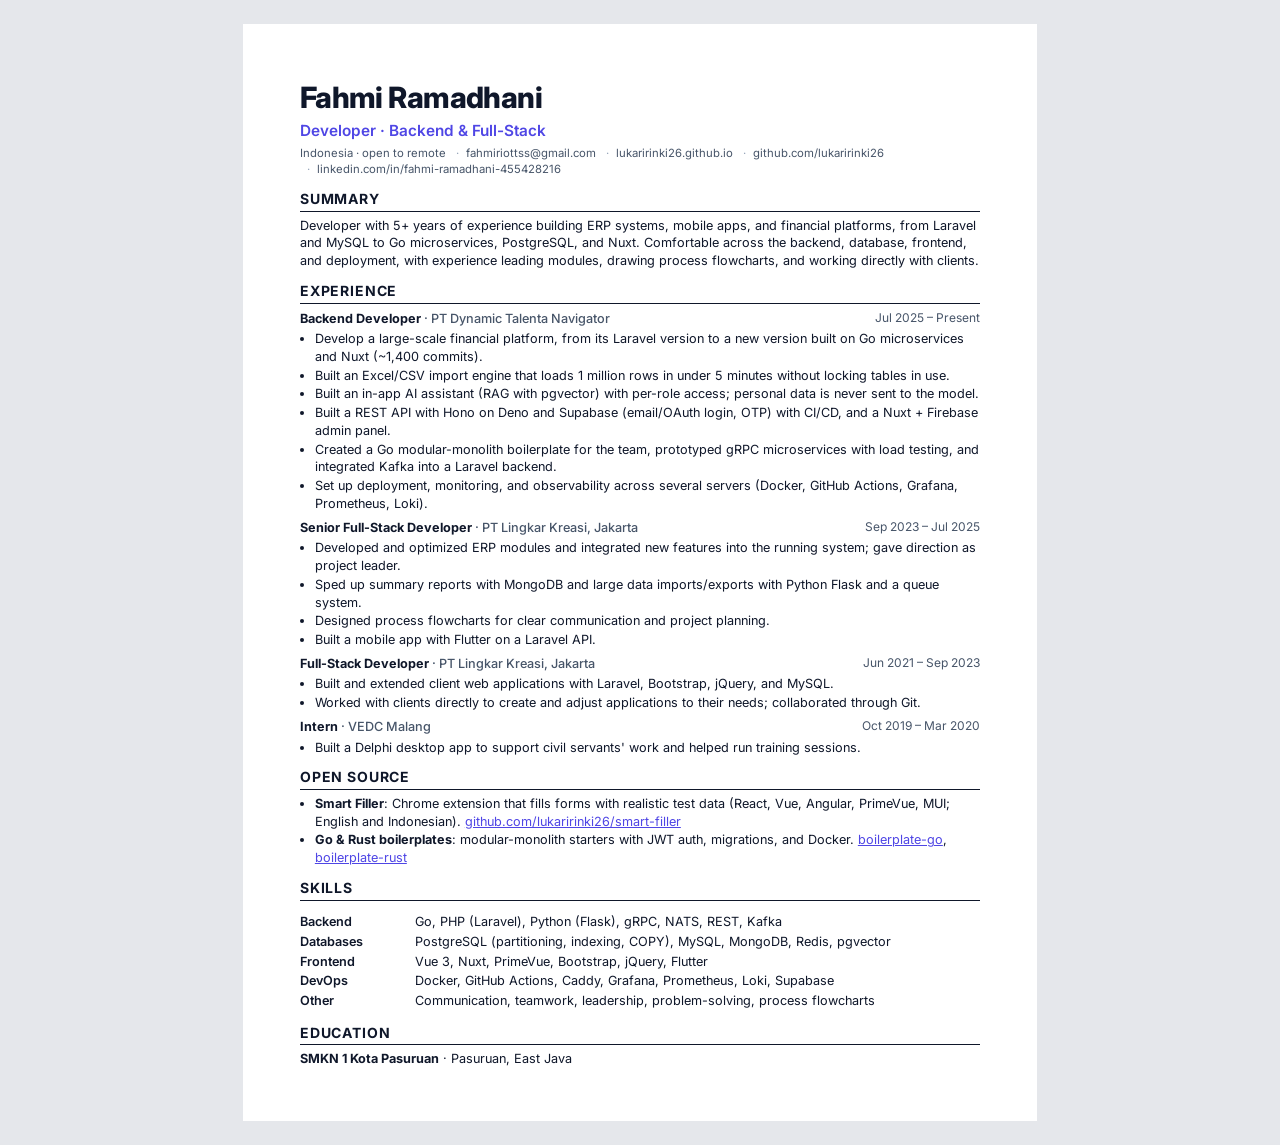
==== cv/index.html @ 7093fb55 "feat: add CV, Open Graph image, and Smart Filler demo screenshot" ====
<!doctype html>
<html lang="en">
<head>
<meta charset="utf-8">
<meta name="viewport" content="width=device-width, initial-scale=1">
<title>CV — Fahmi Ramadhani</title>
<meta name="robots" content="noindex">
<link rel="icon" href="/assets/img/favicon.png" type="image/png">
<link rel="preconnect" href="https://fonts.googleapis.com">
<link rel="preconnect" href="https://fonts.gstatic.com" crossorigin>
<link href="https://fonts.googleapis.com/css2?family=Inter:wght@400;500;600;700;800&display=swap" rel="stylesheet">
<!-- Sumber assets/cv.pdf. Cetak ulang: brave-browser --headless=new --no-pdf-header-footer --print-to-pdf=assets/cv.pdf cv/index.html -->
<style>
  @page { size: A4; margin: 12mm 14mm; }
  * { box-sizing: border-box; }
  html { background: #e5e7eb; }
  body {
    max-width: 210mm; margin: 24px auto; padding: 14mm 15mm; background: #fff; color: #0f172a;
    font: 9.5pt/1.4 Inter, Arial, sans-serif; -webkit-print-color-adjust: exact; print-color-adjust: exact;
  }
  @media print { html { background: #fff; } body { margin: 0; padding: 0; max-width: none; } }
  h1 { margin: 0; font-size: 22pt; font-weight: 800; letter-spacing: -0.02em; }
  .role { margin-top: 2px; font-size: 11.5pt; font-weight: 600; color: #4f46e5; }
  .contact { margin-top: 5px; color: #475569; font-size: 8.5pt; }
  .contact a { color: inherit; text-decoration: none; }
  .contact span + span::before { content: "·"; margin: 0 7px; color: #94a3b8; }
  h2 {
    margin: 11px 0 5px; padding-bottom: 2px; border-bottom: 1.5px solid #0f172a;
    font-size: 10.5pt; font-weight: 700; text-transform: uppercase; letter-spacing: .06em;
  }
  p { margin: 0; }
  .job { margin-top: 6px; break-inside: avoid; }
  .job-head { display: flex; justify-content: space-between; gap: 12px; }
  .job-title { font-weight: 700; }
  .job-title span { font-weight: 500; color: #475569; }
  .when { color: #475569; white-space: nowrap; font-size: 9pt; }
  ul { margin: 3px 0 0; padding-left: 15px; }
  li { margin: 1px 0; }
  .skills { display: grid; grid-template-columns: 105px 1fr; gap: 2px 10px; }
  .skills dt { font-weight: 600; }
  .skills dd { margin: 0; }
  a { color: #4f46e5; }
</style>
</head>
<body>
  <header>
    <h1>Fahmi Ramadhani</h1>
    <div class="role">Developer · Backend &amp; Full-Stack</div>
    <div class="contact">
      <span>Indonesia · open to remote</span>
      <span><a href="mailto:fahmiriottss@gmail.com">fahmiriottss@gmail.com</a></span>
      <span><a href="https://lukaririnki26.github.io/">lukaririnki26.github.io</a></span>
      <span><a href="https://github.com/lukaririnki26">github.com/lukaririnki26</a></span>
      <span><a href="https://www.linkedin.com/in/fahmi-ramadhani-455428216/">linkedin.com/in/fahmi-ramadhani-455428216</a></span>
    </div>
  </header>

  <h2>Summary</h2>
  <p>
    Developer with 5+ years of experience building ERP systems, mobile apps, and financial platforms, from Laravel and
    MySQL to Go microservices, PostgreSQL, and Nuxt. Comfortable across the backend, database, frontend, and deployment,
    with experience leading modules, drawing process flowcharts, and working directly with clients.
  </p>

  <h2>Experience</h2>
  <div class="job">
    <div class="job-head">
      <div class="job-title">Backend Developer <span>· PT Dynamic Talenta Navigator</span></div>
      <div class="when">Jul 2025 – Present</div>
    </div>
    <ul>
      <li>Develop a large-scale financial platform, from its Laravel version to a new version built on Go microservices and Nuxt (~1,400 commits).</li>
      <li>Built an Excel/CSV import engine that loads 1 million rows in under 5 minutes without locking tables in use.</li>
      <li>Built an in-app AI assistant (RAG with pgvector) with per-role access; personal data is never sent to the model.</li>
      <li>Built a REST API with Hono on Deno and Supabase (email/OAuth login, OTP) with CI/CD, and a Nuxt + Firebase admin panel.</li>
      <li>Created a Go modular-monolith boilerplate for the team, prototyped gRPC microservices with load testing, and integrated Kafka into a Laravel backend.</li>
      <li>Set up deployment, monitoring, and observability across several servers (Docker, GitHub Actions, Grafana, Prometheus, Loki).</li>
    </ul>
  </div>
  <div class="job">
    <div class="job-head">
      <div class="job-title">Senior Full-Stack Developer <span>· PT Lingkar Kreasi, Jakarta</span></div>
      <div class="when">Sep 2023 – Jul 2025</div>
    </div>
    <ul>
      <li>Developed and optimized ERP modules and integrated new features into the running system; gave direction as project leader.</li>
      <li>Sped up summary reports with MongoDB and large data imports/exports with Python Flask and a queue system.</li>
      <li>Designed process flowcharts for clear communication and project planning.</li>
      <li>Built a mobile app with Flutter on a Laravel API.</li>
    </ul>
  </div>
  <div class="job">
    <div class="job-head">
      <div class="job-title">Full-Stack Developer <span>· PT Lingkar Kreasi, Jakarta</span></div>
      <div class="when">Jun 2021 – Sep 2023</div>
    </div>
    <ul>
      <li>Built and extended client web applications with Laravel, Bootstrap, jQuery, and MySQL.</li>
      <li>Worked with clients directly to create and adjust applications to their needs; collaborated through Git.</li>
    </ul>
  </div>
  <div class="job">
    <div class="job-head">
      <div class="job-title">Intern <span>· VEDC Malang</span></div>
      <div class="when">Oct 2019 – Mar 2020</div>
    </div>
    <ul>
      <li>Built a Delphi desktop app to support civil servants' work and helped run training sessions.</li>
    </ul>
  </div>

  <h2>Open Source</h2>
  <ul>
    <li><strong>Smart Filler</strong>: Chrome extension that fills forms with realistic test data (React, Vue, Angular, PrimeVue, MUI; English and Indonesian). <a href="https://github.com/lukaririnki26/smart-filler">github.com/lukaririnki26/smart-filler</a></li>
    <li><strong>Go &amp; Rust boilerplates</strong>: modular-monolith starters with JWT auth, migrations, and Docker. <a href="https://github.com/lukaririnki26/boilerplate-go">boilerplate-go</a>, <a href="https://github.com/lukaririnki26/boilerplate-rust">boilerplate-rust</a></li>
  </ul>

  <h2>Skills</h2>
  <dl class="skills">
    <dt>Backend</dt><dd>Go, PHP (Laravel), Python (Flask), gRPC, NATS, REST, Kafka</dd>
    <dt>Databases</dt><dd>PostgreSQL (partitioning, indexing, COPY), MySQL, MongoDB, Redis, pgvector</dd>
    <dt>Frontend</dt><dd>Vue 3, Nuxt, PrimeVue, Bootstrap, jQuery, Flutter</dd>
    <dt>DevOps</dt><dd>Docker, GitHub Actions, Caddy, Grafana, Prometheus, Loki, Supabase</dd>
    <dt>Other</dt><dd>Communication, teamwork, leadership, problem-solving, process flowcharts</dd>
  </dl>

  <h2>Education</h2>
  <p><strong>SMKN 1 Kota Pasuruan</strong> · Pasuruan, East Java</p>
</body>
</html>
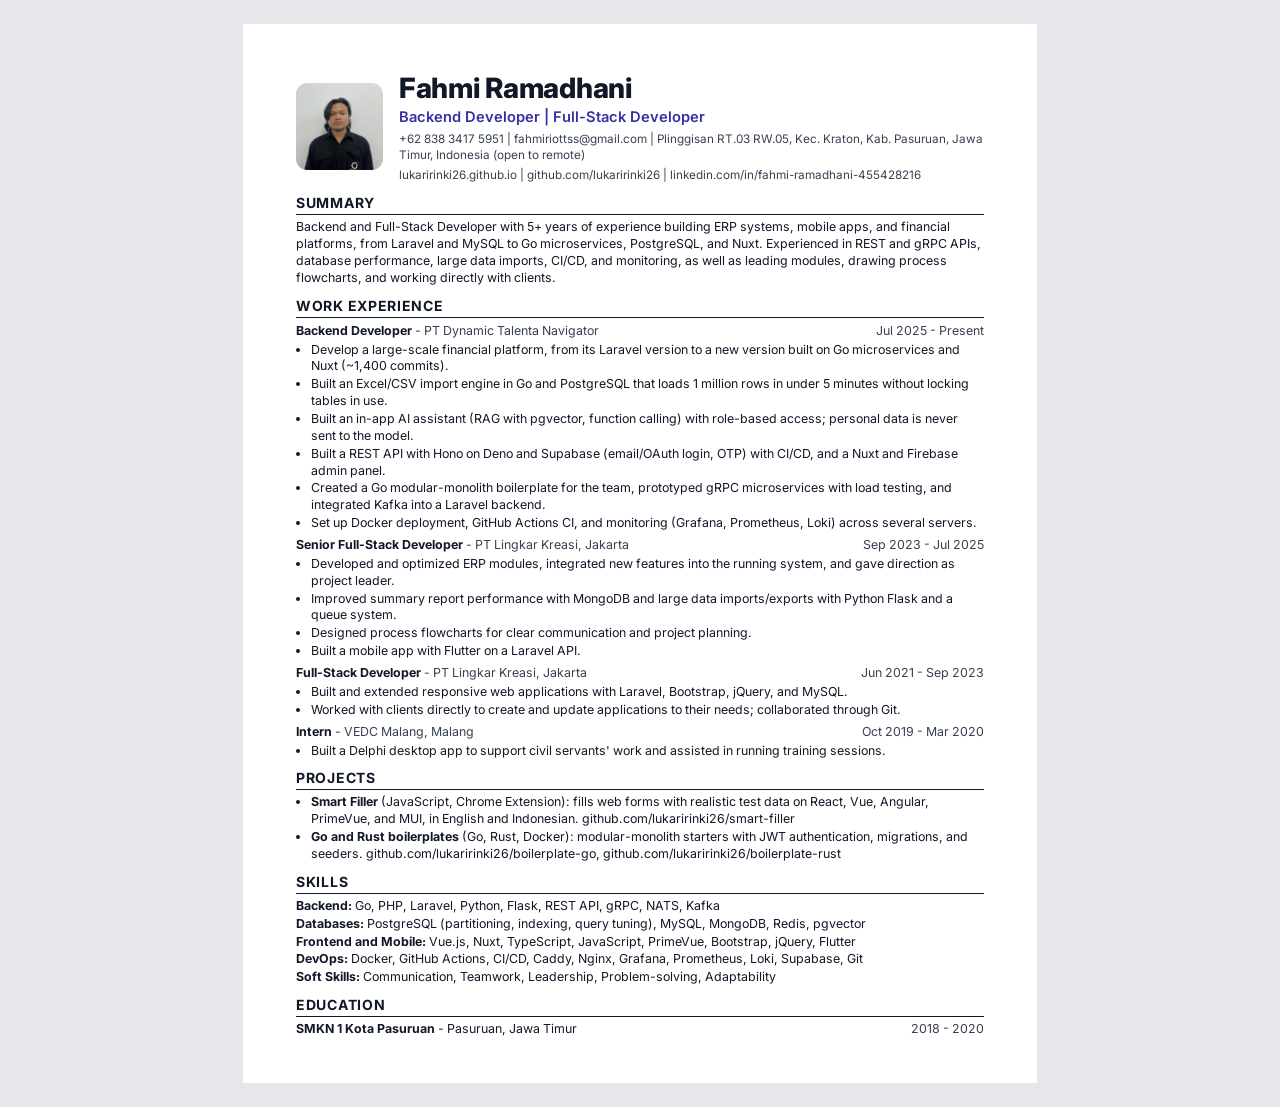
==== commit bf41cdbb: "feat(cv): make CV ATS-friendly with photo and contact details" ====
--- a/cv/index.html
+++ b/cv/index.html
@@ -3,128 +3,141 @@
 <head>
 <meta charset="utf-8">
 <meta name="viewport" content="width=device-width, initial-scale=1">
-<title>CV — Fahmi Ramadhani</title>
+<title>CV - Fahmi Ramadhani - Backend and Full-Stack Developer</title>
+<meta name="author" content="Fahmi Ramadhani">
 <meta name="robots" content="noindex">
 <link rel="icon" href="/assets/img/favicon.png" type="image/png">
 <link rel="preconnect" href="https://fonts.googleapis.com">
 <link rel="preconnect" href="https://fonts.gstatic.com" crossorigin>
 <link href="https://fonts.googleapis.com/css2?family=Inter:wght@400;500;600;700;800&display=swap" rel="stylesheet">
-<!-- Sumber assets/cv.pdf. Cetak ulang: brave-browser --headless=new --no-pdf-header-footer --print-to-pdf=assets/cv.pdf cv/index.html -->
+<!--
+  Sumber assets/cv.pdf. Dibuat ramah ATS: satu kolom, judul bagian standar, semua isi berupa teks (tanpa tabel atau
+  ikon), tautan ditulis lengkap, tanggal memakai tanda hubung biasa. Foto hanya hiasan; ATS mengabaikannya.
+  Cetak ulang: brave-browser --headless=new --no-pdf-header-footer --print-to-pdf=assets/cv.pdf cv/index.html
+-->
 <style>
-  @page { size: A4; margin: 12mm 14mm; }
+  @page { size: A4; margin: 11mm 13mm; }
   * { box-sizing: border-box; }
   html { background: #e5e7eb; }
   body {
-    max-width: 210mm; margin: 24px auto; padding: 14mm 15mm; background: #fff; color: #0f172a;
-    font: 9.5pt/1.4 Inter, Arial, sans-serif; -webkit-print-color-adjust: exact; print-color-adjust: exact;
+    max-width: 210mm; margin: 24px auto; padding: 12mm 14mm; background: #fff; color: #111827;
+    font: 9.3pt/1.36 Inter, Arial, sans-serif; -webkit-print-color-adjust: exact; print-color-adjust: exact;
   }
   @media print { html { background: #fff; } body { margin: 0; padding: 0; max-width: none; } }
-  h1 { margin: 0; font-size: 22pt; font-weight: 800; letter-spacing: -0.02em; }
-  .role { margin-top: 2px; font-size: 11.5pt; font-weight: 600; color: #4f46e5; }
-  .contact { margin-top: 5px; color: #475569; font-size: 8.5pt; }
+  header { display: flex; gap: 16px; align-items: center; }
+  header img { width: 23mm; height: 23mm; object-fit: cover; border-radius: 3mm; flex: none; }
+  h1 { margin: 0; font-size: 21pt; font-weight: 800; letter-spacing: -0.01em; }
+  .headline { margin: 1px 0 0; font-size: 11pt; font-weight: 600; color: #3730a3; }
+  .contact { margin: 4px 0 0; color: #374151; font-size: 8.8pt; }
   .contact a { color: inherit; text-decoration: none; }
-  .contact span + span::before { content: "·"; margin: 0 7px; color: #94a3b8; }
   h2 {
-    margin: 11px 0 5px; padding-bottom: 2px; border-bottom: 1.5px solid #0f172a;
-    font-size: 10.5pt; font-weight: 700; text-transform: uppercase; letter-spacing: .06em;
+    margin: 9px 0 4px; padding-bottom: 2px; border-bottom: 1.5px solid #111827;
+    font-size: 10.5pt; font-weight: 700; text-transform: uppercase; letter-spacing: .05em;
   }
   p { margin: 0; }
-  .job { margin-top: 6px; break-inside: avoid; }
+  .job { margin-top: 5px; break-inside: avoid; }
   .job-head { display: flex; justify-content: space-between; gap: 12px; }
   .job-title { font-weight: 700; }
-  .job-title span { font-weight: 500; color: #475569; }
-  .when { color: #475569; white-space: nowrap; font-size: 9pt; }
-  ul { margin: 3px 0 0; padding-left: 15px; }
+  .org { color: #374151; }
+  .when { color: #374151; white-space: nowrap; }
+  ul { margin: 2px 0 0; padding-left: 15px; }
   li { margin: 1px 0; }
-  .skills { display: grid; grid-template-columns: 105px 1fr; gap: 2px 10px; }
-  .skills dt { font-weight: 600; }
-  .skills dd { margin: 0; }
-  a { color: #4f46e5; }
+  .skills p { margin: 1px 0; }
+  a { color: #3730a3; }
 </style>
 </head>
 <body>
   <header>
-    <h1>Fahmi Ramadhani</h1>
-    <div class="role">Developer · Backend &amp; Full-Stack</div>
-    <div class="contact">
-      <span>Indonesia · open to remote</span>
-      <span><a href="mailto:fahmiriottss@gmail.com">fahmiriottss@gmail.com</a></span>
-      <span><a href="https://lukaririnki26.github.io/">lukaririnki26.github.io</a></span>
-      <span><a href="https://github.com/lukaririnki26">github.com/lukaririnki26</a></span>
-      <span><a href="https://www.linkedin.com/in/fahmi-ramadhani-455428216/">linkedin.com/in/fahmi-ramadhani-455428216</a></span>
+    <img src="photo.jpg" alt="Photo of Fahmi Ramadhani">
+    <div>
+      <h1>Fahmi Ramadhani</h1>
+      <p class="headline">Backend Developer | Full-Stack Developer</p>
+      <p class="contact">
+        +62 838 3417 5951 | <a href="mailto:fahmiriottss@gmail.com">fahmiriottss@gmail.com</a> |
+        Plinggisan RT.03 RW.05, Kec. Kraton, Kab. Pasuruan, Jawa Timur, Indonesia (open to remote)
+      </p>
+      <p class="contact">
+        <a href="https://lukaririnki26.github.io/">lukaririnki26.github.io</a> |
+        <a href="https://github.com/lukaririnki26">github.com/lukaririnki26</a> |
+        <a href="https://www.linkedin.com/in/fahmi-ramadhani-455428216/">linkedin.com/in/fahmi-ramadhani-455428216</a>
+      </p>
     </div>
   </header>
 
   <h2>Summary</h2>
   <p>
-    Developer with 5+ years of experience building ERP systems, mobile apps, and financial platforms, from Laravel and
-    MySQL to Go microservices, PostgreSQL, and Nuxt. Comfortable across the backend, database, frontend, and deployment,
-    with experience leading modules, drawing process flowcharts, and working directly with clients.
+    Backend and Full-Stack Developer with 5+ years of experience building ERP systems, mobile apps, and financial
+    platforms, from Laravel and MySQL to Go microservices, PostgreSQL, and Nuxt. Experienced in REST and gRPC APIs,
+    database performance, large data imports, CI/CD, and monitoring, as well as leading modules, drawing process
+    flowcharts, and working directly with clients.
   </p>
 
-  <h2>Experience</h2>
+  <h2>Work Experience</h2>
   <div class="job">
     <div class="job-head">
-      <div class="job-title">Backend Developer <span>· PT Dynamic Talenta Navigator</span></div>
-      <div class="when">Jul 2025 – Present</div>
+      <p><span class="job-title">Backend Developer</span> <span class="org">- PT Dynamic Talenta Navigator</span></p>
+      <p class="when">Jul 2025 - Present</p>
     </div>
     <ul>
       <li>Develop a large-scale financial platform, from its Laravel version to a new version built on Go microservices and Nuxt (~1,400 commits).</li>
-      <li>Built an Excel/CSV import engine that loads 1 million rows in under 5 minutes without locking tables in use.</li>
-      <li>Built an in-app AI assistant (RAG with pgvector) with per-role access; personal data is never sent to the model.</li>
-      <li>Built a REST API with Hono on Deno and Supabase (email/OAuth login, OTP) with CI/CD, and a Nuxt + Firebase admin panel.</li>
+      <li>Built an Excel/CSV import engine in Go and PostgreSQL that loads 1 million rows in under 5 minutes without locking tables in use.</li>
+      <li>Built an in-app AI assistant (RAG with pgvector, function calling) with role-based access; personal data is never sent to the model.</li>
+      <li>Built a REST API with Hono on Deno and Supabase (email/OAuth login, OTP) with CI/CD, and a Nuxt and Firebase admin panel.</li>
       <li>Created a Go modular-monolith boilerplate for the team, prototyped gRPC microservices with load testing, and integrated Kafka into a Laravel backend.</li>
-      <li>Set up deployment, monitoring, and observability across several servers (Docker, GitHub Actions, Grafana, Prometheus, Loki).</li>
+      <li>Set up Docker deployment, GitHub Actions CI, and monitoring (Grafana, Prometheus, Loki) across several servers.</li>
     </ul>
   </div>
   <div class="job">
     <div class="job-head">
-      <div class="job-title">Senior Full-Stack Developer <span>· PT Lingkar Kreasi, Jakarta</span></div>
-      <div class="when">Sep 2023 – Jul 2025</div>
+      <p><span class="job-title">Senior Full-Stack Developer</span> <span class="org">- PT Lingkar Kreasi, Jakarta</span></p>
+      <p class="when">Sep 2023 - Jul 2025</p>
     </div>
     <ul>
-      <li>Developed and optimized ERP modules and integrated new features into the running system; gave direction as project leader.</li>
-      <li>Sped up summary reports with MongoDB and large data imports/exports with Python Flask and a queue system.</li>
+      <li>Developed and optimized ERP modules, integrated new features into the running system, and gave direction as project leader.</li>
+      <li>Improved summary report performance with MongoDB and large data imports/exports with Python Flask and a queue system.</li>
       <li>Designed process flowcharts for clear communication and project planning.</li>
       <li>Built a mobile app with Flutter on a Laravel API.</li>
     </ul>
   </div>
   <div class="job">
     <div class="job-head">
-      <div class="job-title">Full-Stack Developer <span>· PT Lingkar Kreasi, Jakarta</span></div>
-      <div class="when">Jun 2021 – Sep 2023</div>
+      <p><span class="job-title">Full-Stack Developer</span> <span class="org">- PT Lingkar Kreasi, Jakarta</span></p>
+      <p class="when">Jun 2021 - Sep 2023</p>
     </div>
     <ul>
-      <li>Built and extended client web applications with Laravel, Bootstrap, jQuery, and MySQL.</li>
-      <li>Worked with clients directly to create and adjust applications to their needs; collaborated through Git.</li>
+      <li>Built and extended responsive web applications with Laravel, Bootstrap, jQuery, and MySQL.</li>
+      <li>Worked with clients directly to create and update applications to their needs; collaborated through Git.</li>
     </ul>
   </div>
   <div class="job">
     <div class="job-head">
-      <div class="job-title">Intern <span>· VEDC Malang</span></div>
-      <div class="when">Oct 2019 – Mar 2020</div>
+      <p><span class="job-title">Intern</span> <span class="org">- VEDC Malang, Malang</span></p>
+      <p class="when">Oct 2019 - Mar 2020</p>
     </div>
     <ul>
-      <li>Built a Delphi desktop app to support civil servants' work and helped run training sessions.</li>
+      <li>Built a Delphi desktop app to support civil servants' work and assisted in running training sessions.</li>
     </ul>
   </div>
 
-  <h2>Open Source</h2>
+  <h2>Projects</h2>
   <ul>
-    <li><strong>Smart Filler</strong>: Chrome extension that fills forms with realistic test data (React, Vue, Angular, PrimeVue, MUI; English and Indonesian). <a href="https://github.com/lukaririnki26/smart-filler">github.com/lukaririnki26/smart-filler</a></li>
-    <li><strong>Go &amp; Rust boilerplates</strong>: modular-monolith starters with JWT auth, migrations, and Docker. <a href="https://github.com/lukaririnki26/boilerplate-go">boilerplate-go</a>, <a href="https://github.com/lukaririnki26/boilerplate-rust">boilerplate-rust</a></li>
+    <li><strong>Smart Filler</strong> (JavaScript, Chrome Extension): fills web forms with realistic test data on React, Vue, Angular, PrimeVue, and MUI, in English and Indonesian. github.com/lukaririnki26/smart-filler</li>
+    <li><strong>Go and Rust boilerplates</strong> (Go, Rust, Docker): modular-monolith starters with JWT authentication, migrations, and seeders. github.com/lukaririnki26/boilerplate-go, github.com/lukaririnki26/boilerplate-rust</li>
   </ul>
 
   <h2>Skills</h2>
-  <dl class="skills">
-    <dt>Backend</dt><dd>Go, PHP (Laravel), Python (Flask), gRPC, NATS, REST, Kafka</dd>
-    <dt>Databases</dt><dd>PostgreSQL (partitioning, indexing, COPY), MySQL, MongoDB, Redis, pgvector</dd>
-    <dt>Frontend</dt><dd>Vue 3, Nuxt, PrimeVue, Bootstrap, jQuery, Flutter</dd>
-    <dt>DevOps</dt><dd>Docker, GitHub Actions, Caddy, Grafana, Prometheus, Loki, Supabase</dd>
-    <dt>Other</dt><dd>Communication, teamwork, leadership, problem-solving, process flowcharts</dd>
-  </dl>
+  <div class="skills">
+    <p><strong>Backend:</strong> Go, PHP, Laravel, Python, Flask, REST API, gRPC, NATS, Kafka</p>
+    <p><strong>Databases:</strong> PostgreSQL (partitioning, indexing, query tuning), MySQL, MongoDB, Redis, pgvector</p>
+    <p><strong>Frontend and Mobile:</strong> Vue.js, Nuxt, TypeScript, JavaScript, PrimeVue, Bootstrap, jQuery, Flutter</p>
+    <p><strong>DevOps:</strong> Docker, GitHub Actions, CI/CD, Caddy, Nginx, Grafana, Prometheus, Loki, Supabase, Git</p>
+    <p><strong>Soft Skills:</strong> Communication, Teamwork, Leadership, Problem-solving, Adaptability</p>
+  </div>
 
   <h2>Education</h2>
-  <p><strong>SMKN 1 Kota Pasuruan</strong> · Pasuruan, East Java</p>
+  <div class="job-head">
+    <p><strong>SMKN 1 Kota Pasuruan</strong> - Pasuruan, Jawa Timur</p>
+    <p class="when">2018 - 2020</p>
+  </div>
 </body>
 </html>
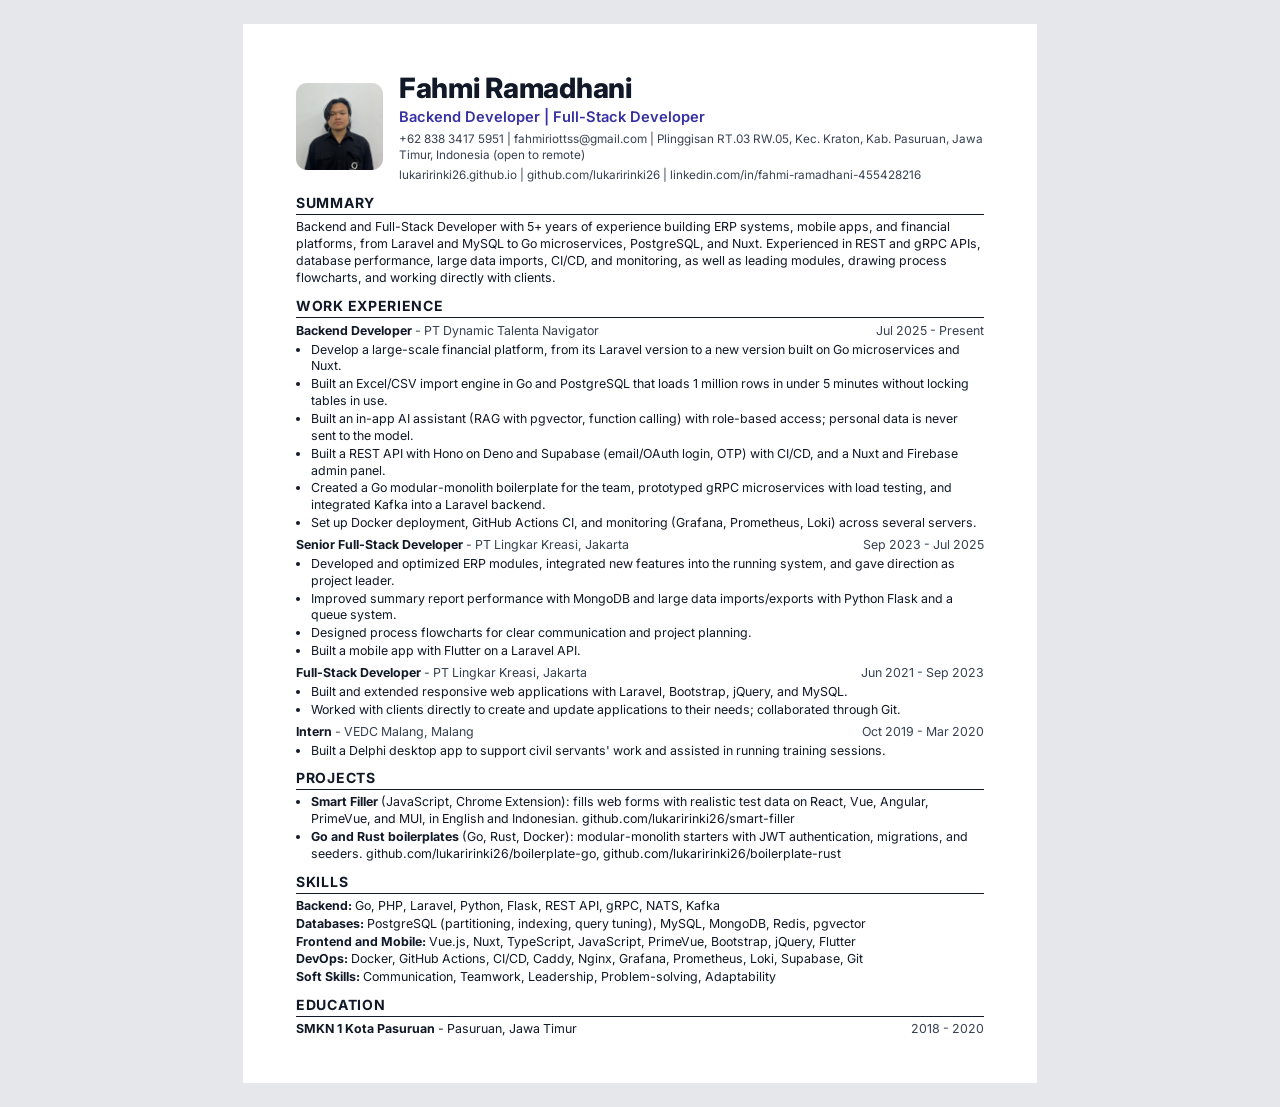
==== commit d36e5109: "docs(cv): remove commit count" ====
--- a/cv/index.html
+++ b/cv/index.html
@@ -79,7 +79,7 @@
       <p class="when">Jul 2025 - Present</p>
     </div>
     <ul>
-      <li>Develop a large-scale financial platform, from its Laravel version to a new version built on Go microservices and Nuxt (~1,400 commits).</li>
+      <li>Develop a large-scale financial platform, from its Laravel version to a new version built on Go microservices and Nuxt.</li>
       <li>Built an Excel/CSV import engine in Go and PostgreSQL that loads 1 million rows in under 5 minutes without locking tables in use.</li>
       <li>Built an in-app AI assistant (RAG with pgvector, function calling) with role-based access; personal data is never sent to the model.</li>
       <li>Built a REST API with Hono on Deno and Supabase (email/OAuth login, OTP) with CI/CD, and a Nuxt and Firebase admin panel.</li>
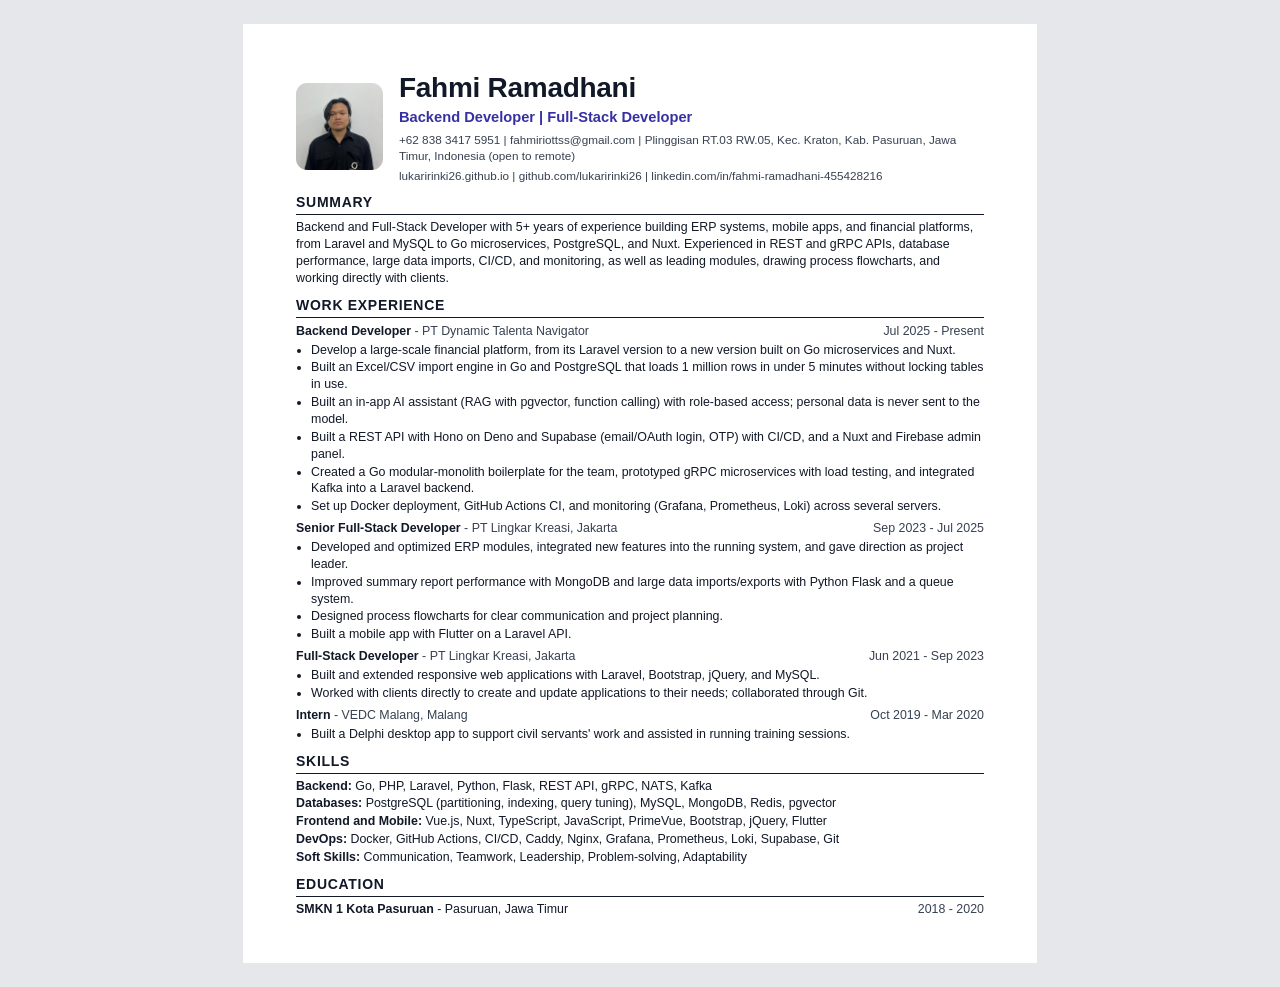
==== commit e4b99d0e: "fix(cv): drop Projects section and embed TrueType fonts" ====
--- a/cv/index.html
+++ b/cv/index.html
@@ -7,12 +7,9 @@
 <meta name="author" content="Fahmi Ramadhani">
 <meta name="robots" content="noindex">
 <link rel="icon" href="/assets/img/favicon.png" type="image/png">
-<link rel="preconnect" href="https://fonts.googleapis.com">
-<link rel="preconnect" href="https://fonts.gstatic.com" crossorigin>
-<link href="https://fonts.googleapis.com/css2?family=Inter:wght@400;500;600;700;800&display=swap" rel="stylesheet">
 <!--
   Sumber assets/cv.pdf. Dibuat ramah ATS: satu kolom, judul bagian standar, semua isi berupa teks (tanpa tabel atau
-  ikon), tautan ditulis lengkap, tanggal memakai tanda hubung biasa. Foto hanya hiasan; ATS mengabaikannya.
+  ikon), font statis TrueType (bukan Type 3), tautan ditulis lengkap, tanggal memakai tanda hubung biasa. Foto hanya hiasan; ATS mengabaikannya.
   Cetak ulang: brave-browser --headless=new --no-pdf-header-footer --print-to-pdf=assets/cv.pdf cv/index.html
 -->
 <style>
@@ -119,12 +116,6 @@
     </ul>
   </div>
 
-  <h2>Projects</h2>
-  <ul>
-    <li><strong>Smart Filler</strong> (JavaScript, Chrome Extension): fills web forms with realistic test data on React, Vue, Angular, PrimeVue, and MUI, in English and Indonesian. github.com/lukaririnki26/smart-filler</li>
-    <li><strong>Go and Rust boilerplates</strong> (Go, Rust, Docker): modular-monolith starters with JWT authentication, migrations, and seeders. github.com/lukaririnki26/boilerplate-go, github.com/lukaririnki26/boilerplate-rust</li>
-  </ul>
-
   <h2>Skills</h2>
   <div class="skills">
     <p><strong>Backend:</strong> Go, PHP, Laravel, Python, Flask, REST API, gRPC, NATS, Kafka</p>
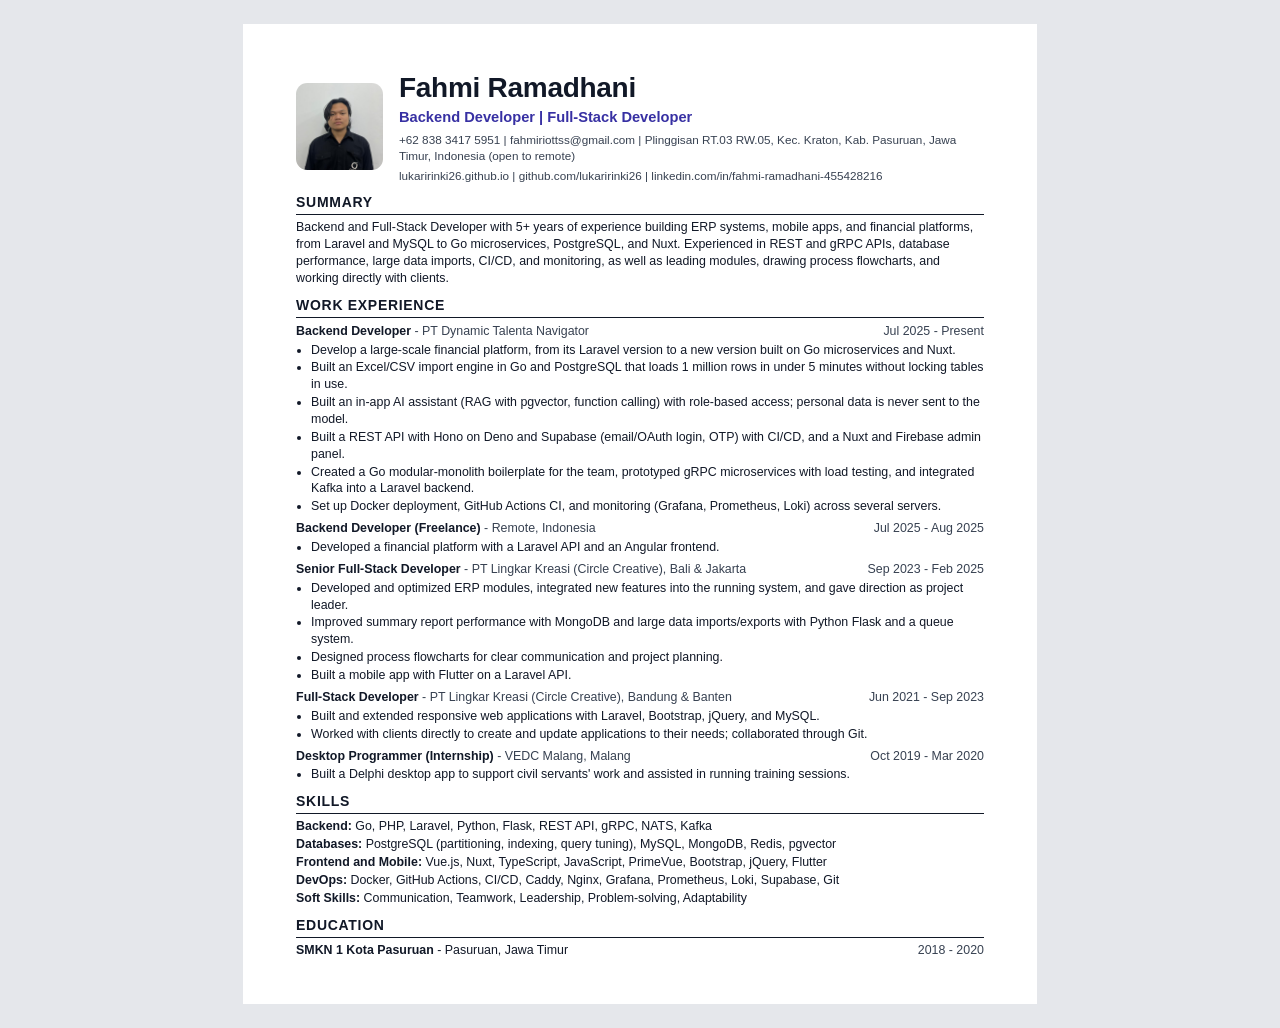
==== commit b2eef63a: "docs: align work history with LinkedIn" ====
--- a/cv/index.html
+++ b/cv/index.html
@@ -86,8 +86,17 @@
   </div>
   <div class="job">
     <div class="job-head">
-      <p><span class="job-title">Senior Full-Stack Developer</span> <span class="org">- PT Lingkar Kreasi, Jakarta</span></p>
-      <p class="when">Sep 2023 - Jul 2025</p>
+      <p><span class="job-title">Backend Developer (Freelance)</span> <span class="org">- Remote, Indonesia</span></p>
+      <p class="when">Jul 2025 - Aug 2025</p>
+    </div>
+    <ul>
+      <li>Developed a financial platform with a Laravel API and an Angular frontend.</li>
+    </ul>
+  </div>
+  <div class="job">
+    <div class="job-head">
+      <p><span class="job-title">Senior Full-Stack Developer</span> <span class="org">- PT Lingkar Kreasi (Circle Creative), Bali &amp; Jakarta</span></p>
+      <p class="when">Sep 2023 - Feb 2025</p>
     </div>
     <ul>
       <li>Developed and optimized ERP modules, integrated new features into the running system, and gave direction as project leader.</li>
@@ -98,7 +107,7 @@
   </div>
   <div class="job">
     <div class="job-head">
-      <p><span class="job-title">Full-Stack Developer</span> <span class="org">- PT Lingkar Kreasi, Jakarta</span></p>
+      <p><span class="job-title">Full-Stack Developer</span> <span class="org">- PT Lingkar Kreasi (Circle Creative), Bandung &amp; Banten</span></p>
       <p class="when">Jun 2021 - Sep 2023</p>
     </div>
     <ul>
@@ -108,7 +117,7 @@
   </div>
   <div class="job">
     <div class="job-head">
-      <p><span class="job-title">Intern</span> <span class="org">- VEDC Malang, Malang</span></p>
+      <p><span class="job-title">Desktop Programmer (Internship)</span> <span class="org">- VEDC Malang, Malang</span></p>
       <p class="when">Oct 2019 - Mar 2020</p>
     </div>
     <ul>
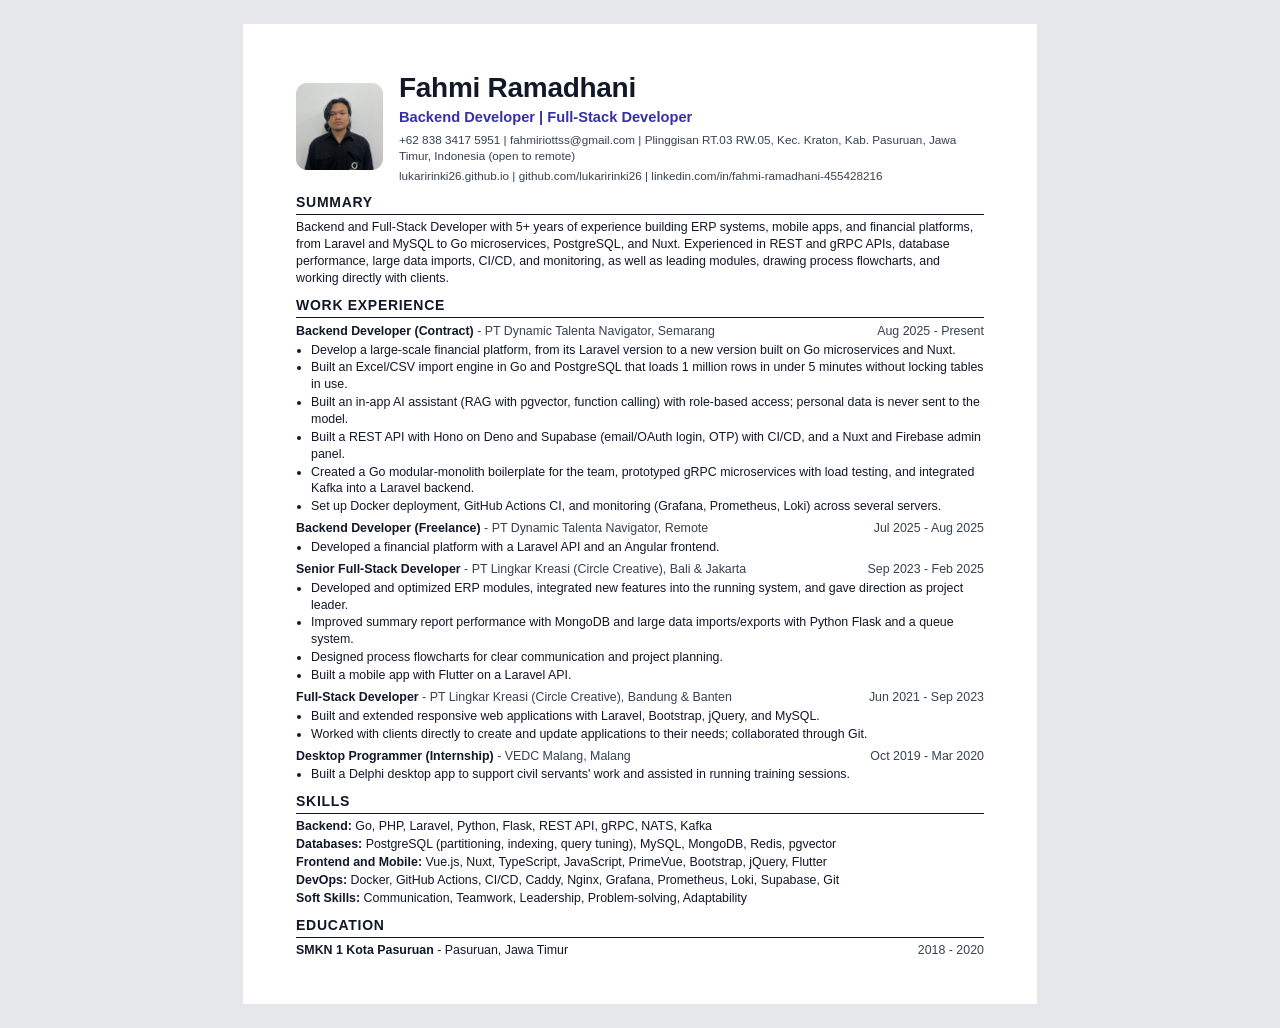
==== commit dd1316f3: "docs: update current role dates and location" ====
--- a/cv/index.html
+++ b/cv/index.html
@@ -72,8 +72,8 @@
   <h2>Work Experience</h2>
   <div class="job">
     <div class="job-head">
-      <p><span class="job-title">Backend Developer</span> <span class="org">- PT Dynamic Talenta Navigator</span></p>
-      <p class="when">Jul 2025 - Present</p>
+      <p><span class="job-title">Backend Developer (Contract)</span> <span class="org">- PT Dynamic Talenta Navigator, Semarang</span></p>
+      <p class="when">Aug 2025 - Present</p>
     </div>
     <ul>
       <li>Develop a large-scale financial platform, from its Laravel version to a new version built on Go microservices and Nuxt.</li>
@@ -86,7 +86,7 @@
   </div>
   <div class="job">
     <div class="job-head">
-      <p><span class="job-title">Backend Developer (Freelance)</span> <span class="org">- Remote, Indonesia</span></p>
+      <p><span class="job-title">Backend Developer (Freelance)</span> <span class="org">- PT Dynamic Talenta Navigator, Remote</span></p>
       <p class="when">Jul 2025 - Aug 2025</p>
     </div>
     <ul>
